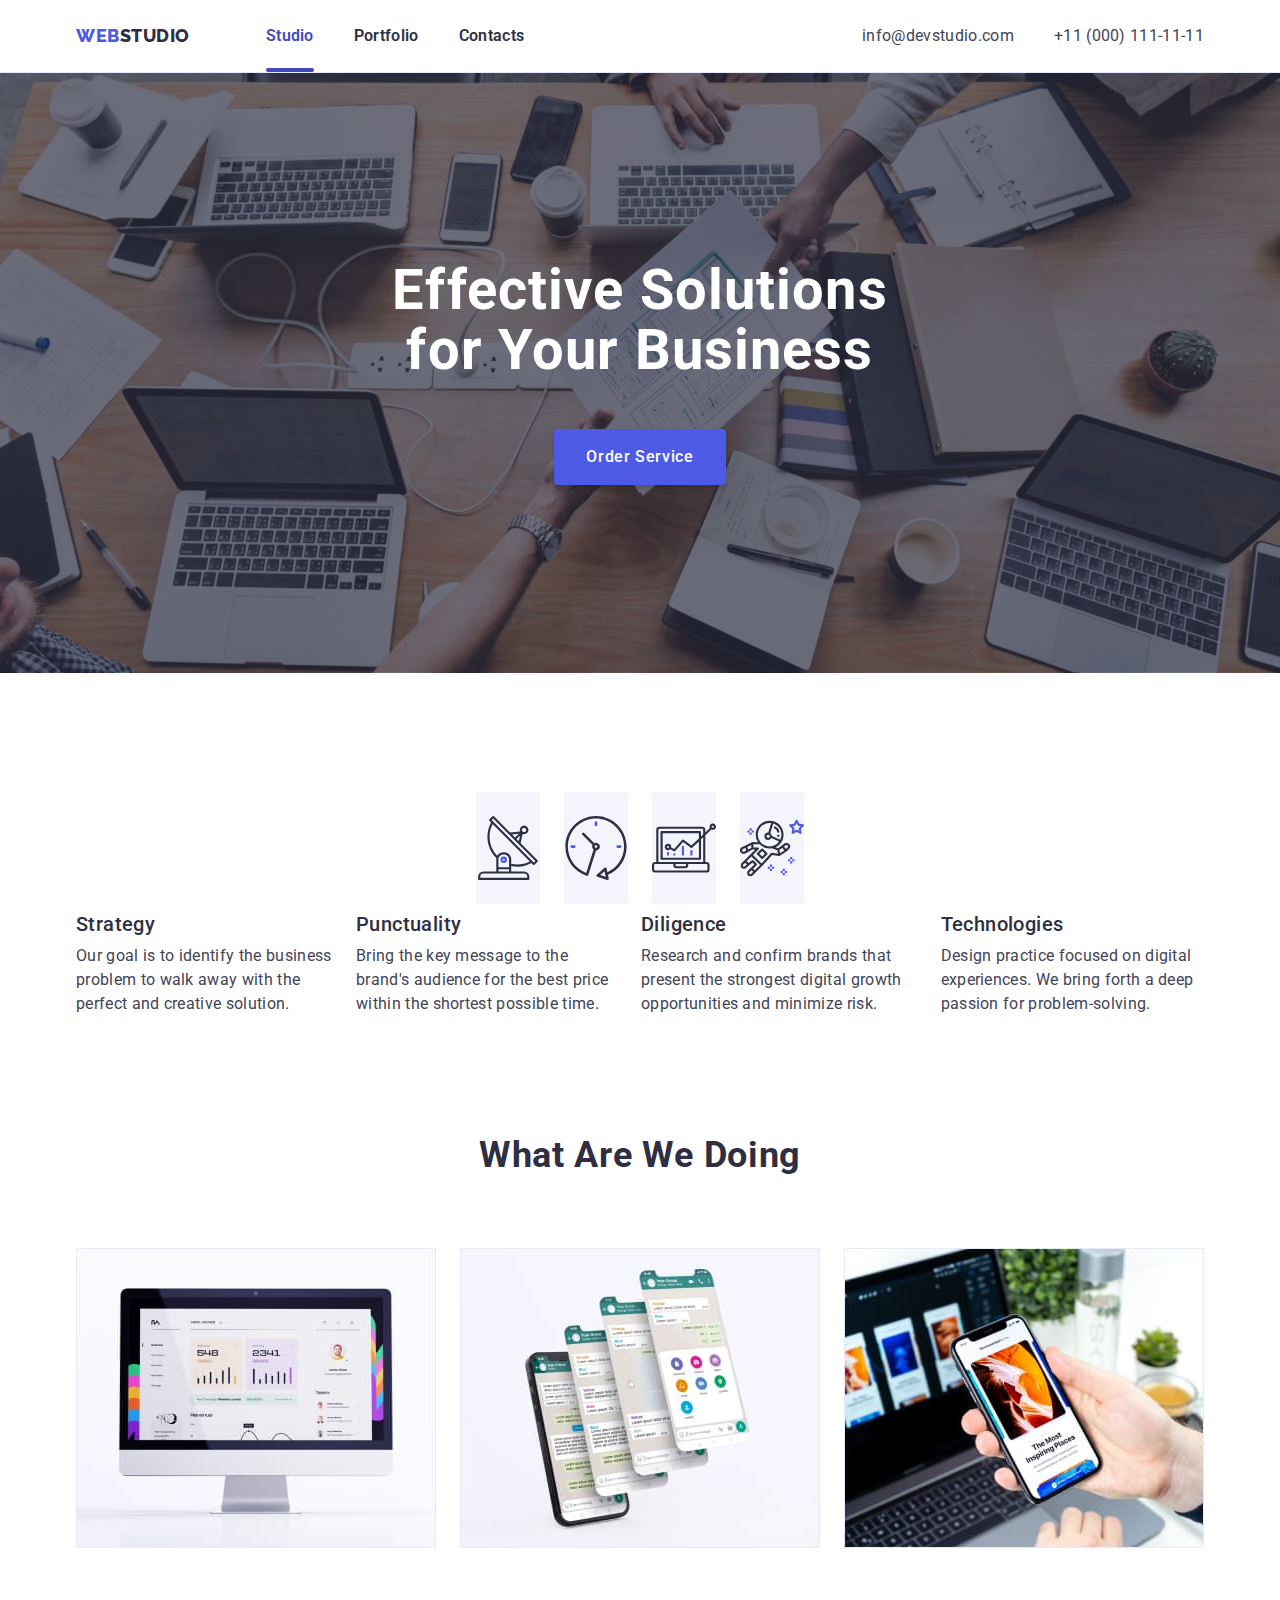
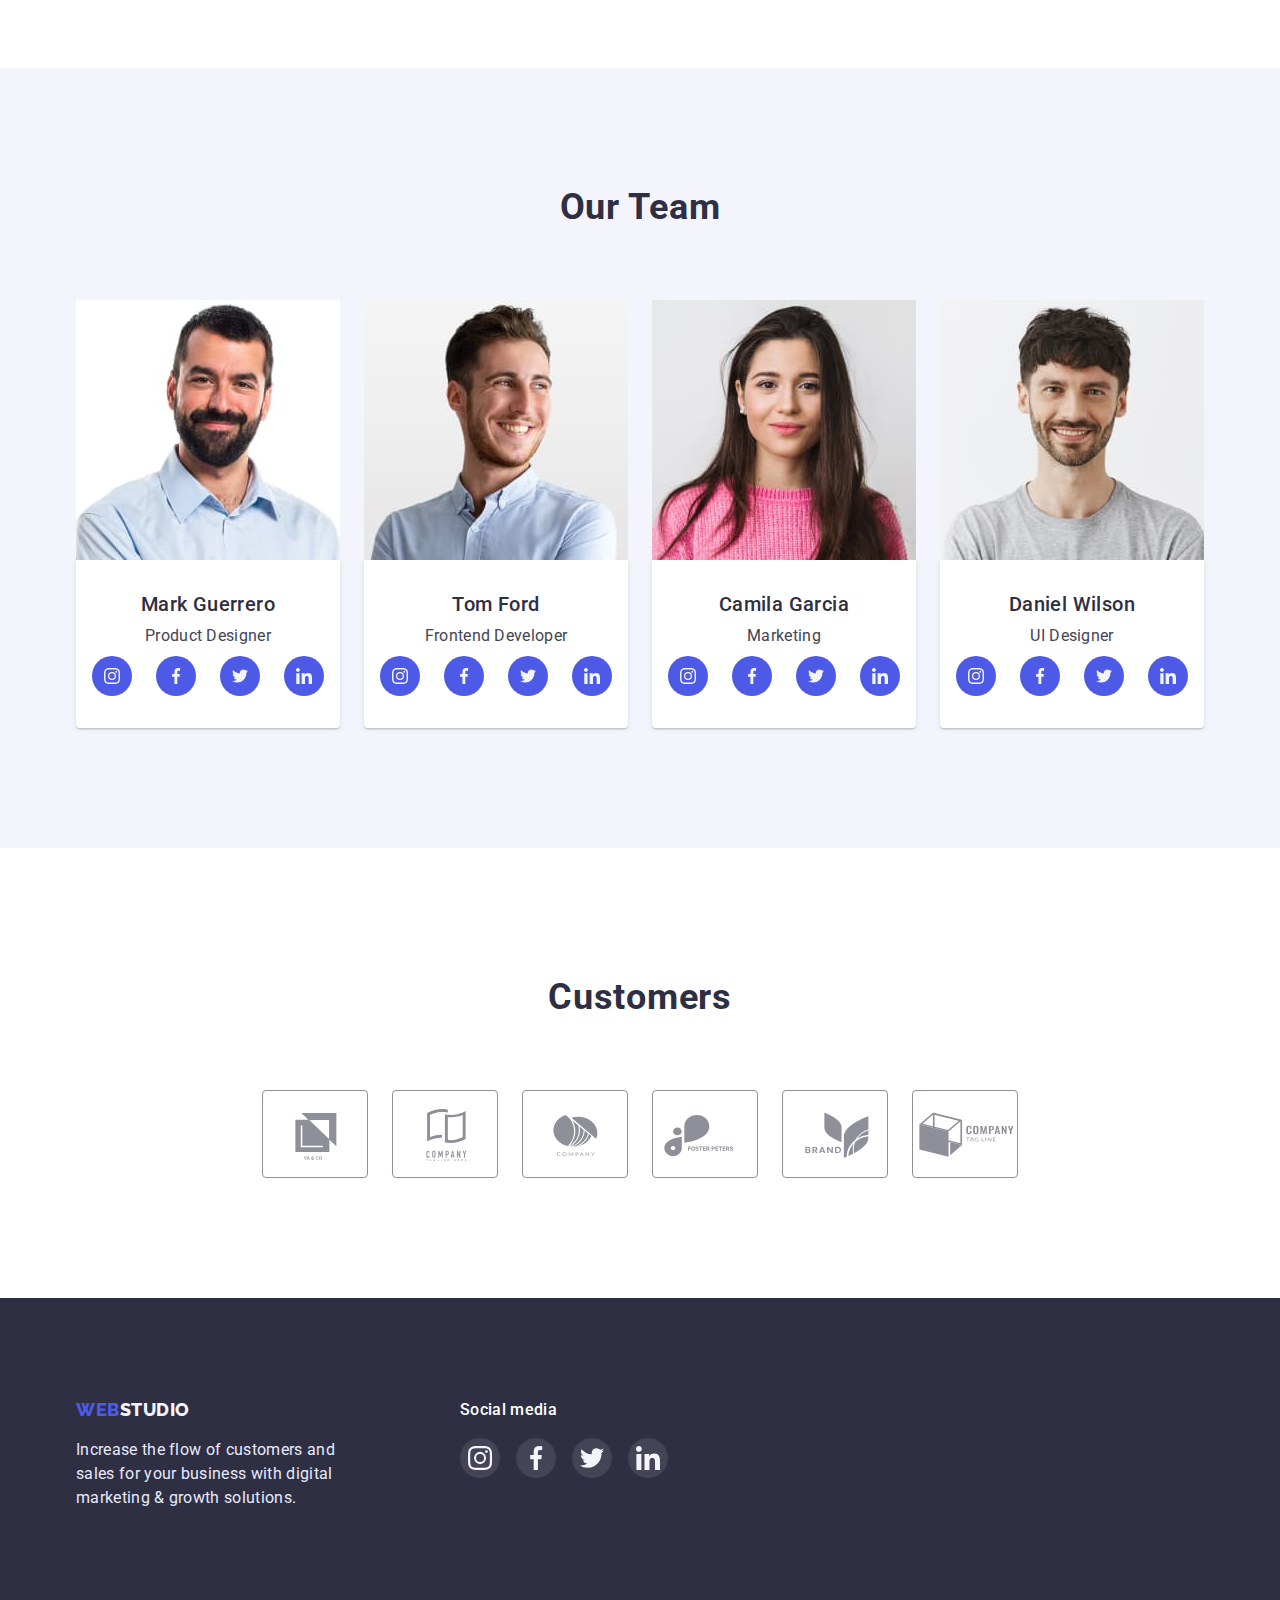
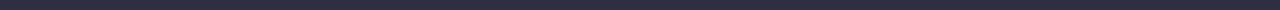
==== index.html @ 30f08800 "goit-markup-hw-05.html" ====
<!DOCTYPE html>
<html lang="en">
  <head>
    <meta charset="UTF-8" />
    <meta http-equiv="X-UA-Compatible" content="IE=edge" />
    <meta name="viewport" content="width=device-width, initial-scale=1.0" />
    <title>Document</title>
    <link rel="preconnect" href="https://fonts.googleapis.com" />
    <link rel="preconnect" href="https://fonts.gstatic.com" crossorigin />
    <link
      href="https://fonts.googleapis.com/css2?family=Raleway:wght@800&family=Roboto:wght@400;500;700;900&display=swap"
      rel="stylesheet"
    />
    <link
      rel="stylesheet"
      href="https://cdnjs.cloudflare.com/ajax/libs/modern-normalize/1.1.0/modern-normalize.min.css"
    />
    <link rel="stylesheet" href="./css/styles.css" />
  </head>

  <body>
    <header class="header">
      <div class="container">
        <nav class="navigation">
          <!--logotype-->
          <a href="./index.html" class="logo logo-gap"
            >Web<span class="logo-first">Studio</span></a
          >
          <ul class="navigation-list list">
            <li class="nav-item">
              <a href="./index.html" class="studio-link current">Studio</a>
            </li>
            <li class="nav-item">
              <a href="./portfolio.html" class="portfolio-link">Portfolio</a>
            </li>
            <li class="nav-item">
              <a href="" class="contacts-link">Contacts</a>
            </li>
          </ul>
        </nav>

        <!--Contacts-->
        <ul class="contacts list">
          <li>
            <a href="mailto:info@devstudio.com" class="contacts-mail"
              >info@devstudio.com</a
            >
          </li>
          <li>
            <a href="tel:+110001111111" class="contacts-tel"
              >+11 (000) 111-11-11</a
            >
          </li>
        </ul>
      </div>
    </header>

    <main>
      <section class="hero section">
        <div class="container">
          <h1 class="hero-title">Effective Solutions for Your Business</h1>
          <button type="button" class="hero-btn" data-modal-open>
            Order Service
          </button>
        </div>
      </section>

      <!--mision-->
      <section class="mision section">
        <div class="container">
          <h2 class="visually-hidden">About company</h2>
          <ul class="picture-list list">
            <li class="picture-item">
              <svg class="picture-icon" width="64" height="64">
                <use href="./images/icons.svg#icon-antenna"></use>
              </svg>
            </li>
            <li class="picture-item">
              <svg class="picture-icon" width="64" height="64">
                <use href="./images/icons.svg#icon-clock"></use>
              </svg>
            </li>
            <li class="picture-item">
              <svg class="picture-icon" width="64" height="64">
                <use href="./images/icons.svg#icon-diagram"></use>
              </svg>
            </li>
            <li class="picture-item">
              <svg class="picture-icon" width="64" height="64">
                <use href="./images/icons.svg#icon-astronaut"></use>
              </svg>
            </li>
          </ul>

          <ul class="mision-list list">
            <li class="mision-item">
              <h3 class="title">Strategy</h3>
              <p class="text">
                Our goal is to identify the business problem to walk away with
                the perfect and creative solution.
              </p>
            </li>

            <li class="mision-item">
              <h3 class="title">Punctuality</h3>
              <p class="text">
                Bring the key message to the brand's audience for the best price
                within the shortest possible time.
              </p>
            </li>

            <li class="mision-item">
              <h3 class="title">Diligence</h3>
              <p class="text">
                Research and confirm brands that present the strongest digital
                growth opportunities and minimize risk.
              </p>
            </li>

            <li class="mision-item">
              <h3 class="title">Technologies</h3>
              <p class="text">
                Design practice focused on digital experiences. We bring forth a
                deep passion for problem-solving.
              </p>
            </li>
          </ul>
        </div>
      </section>

      <!--What are we doing-->
      <section class="section-doing section">
        <div class="container">
          <h2 class="first-title">What are we doing</h2>
          <ul class="image list">
            <li class="image-item">
              <img
                src="./images/studio-img1.jpg"
                alt="monitor"
                width="360"
                height="300"
              />
            </li>
            <li class="image-item">
              <img
                src="./images/studio-img2.jpg"
                alt="layering of the phone screen"
                width="360"
                height="300"
              />
            </li>
            <li class="image-item">
              <img
                src="./images/studio-img3.jpg"
                alt="phone and laptop"
                width="360"
                height="300"
              />
            </li>
          </ul>
        </div>
      </section>

      <!--Team-->
      <section class="team section">
        <div class="container">
          <h2 class="first-title">Our Team</h2>
          <ul class="team-items list">
            <li class="team-list">
              <img
                src="./images/studio-img4.jpg"
                alt="man with laptop resenting something"
                width="264"
                height="260"
              />

              <div class="team-card">
                <h3 class="title">Mark Guerrero</h3>
                <p class="text">Product Designer</p>

                <ul class="soc-list list">
                  <li class="soc-item">
                    <a href="" class="soc-link link">
                      <svg class="soc-icon" width="16" height="16">
                        <use href="./images/icons.svg#icon-instagram"></use>
                      </svg>
                    </a>
                  </li>
                  <li class="soc-item">
                    <a href="" class="soc-link link">
                      <svg class="soc-icon" width="16" height="16">
                        <use href="./images/icons.svg#icon-facebook"></use>
                      </svg>
                    </a>
                  </li>
                  <li class="soc-item">
                    <a href="" class="soc-link link">
                      <svg class="soc-icon" width="16" height="16">
                        <use href="./images/icons.svg#icon-twitter"></use>
                      </svg>
                    </a>
                  </li>
                  <li class="soc-item">
                    <a href="" class="soc-link link">
                      <svg class="soc-icon" width="16" height="16">
                        <use href="./images/icons.svg#icon-linkedin"></use>
                      </svg>
                    </a>
                  </li>
                </ul>
              </div>
            </li>
            <li class="team-list">
              <img
                src="./images/studio-img5.jpg"
                alt="young smiling man"
                width="264"
                height="260"
              />
              <div class="team-card">
                <h3 class="title">Tom Ford</h3>
                <p class="text">Frontend Developer</p>

                <ul class="soc-list list">
                  <li class="soc-item">
                    <a href="" class="soc-link link">
                      <svg class="soc-icon" width="16" height="16">
                        <use href="./images/icons.svg#icon-instagram"></use>
                      </svg>
                    </a>
                  </li>
                  <li class="soc-item">
                    <a href="" class="soc-link link">
                      <svg class="soc-icon" width="16" height="16">
                        <use href="./images/icons.svg#icon-facebook"></use>
                      </svg>
                    </a>
                  </li>
                  <li class="soc-item">
                    <a href="" class="soc-link link">
                      <svg class="soc-icon" width="16" height="16">
                        <use href="./images/icons.svg#icon-twitter"></use>
                      </svg>
                    </a>
                  </li>
                  <li class="soc-item">
                    <a href="" class="soc-link link">
                      <svg class="soc-icon" width="16" height="16">
                        <use href="./images/icons.svg#icon-linkedin"></use>
                      </svg>
                    </a>
                  </li>
                </ul>
              </div>
            </li>

            <li class="team-list">
              <img
                src="./images/studio-img6.jpg"
                alt="young beautiful woman pink warm sweater natural look smiling portrait isolated long hair"
                width="264"
                height="260"
              />
              <div class="team-card">
                <h3 class="title">Camila Garcia</h3>
                <p class="text">Marketing</p>

                <ul class="soc-list list">
                  <li class="soc-item">
                    <a href="" class="soc-link link">
                      <svg class="soc-icon" width="16" height="16">
                        <use href="./images/icons.svg#icon-instagram"></use>
                      </svg>
                    </a>
                  </li>
                  <li class="soc-item">
                    <a href="" class="soc-link link">
                      <svg class="soc-icon" width="16" height="16">
                        <use href="./images/icons.svg#icon-facebook"></use>
                      </svg>
                    </a>
                  </li>
                  <li class="soc-item">
                    <a href="" class="soc-link link">
                      <svg class="soc-icon" width="16" height="16">
                        <use href="./images/icons.svg#icon-twitter"></use>
                      </svg>
                    </a>
                  </li>
                  <li class="soc-item">
                    <a href="" class="soc-link link">
                      <svg class="soc-icon" width="16" height="16">
                        <use href="./images/icons.svg#icon-linkedin"></use>
                      </svg>
                    </a>
                  </li>
                </ul>
              </div>
            </li>

            <li class="team-list">
              <img
                src="./images/studio-img7.jpg"
                alt="confident handsome guy posing against white wall"
                width="264"
                height="260"
              />
              <div class="team-card">
                <h3 class="title">Daniel Wilson</h3>
                <p class="text">UI Designer</p>

                <ul class="soc-list list">
                  <li class="soc-item">
                    <a href="" class="soc-link link">
                      <svg class="soc-icon" width="16" height="16">
                        <use href="./images/icons.svg#icon-instagram"></use>
                      </svg>
                    </a>
                  </li>
                  <li class="soc-item">
                    <a href="" class="soc-link link">
                      <svg class="soc-icon" width="16" height="16">
                        <use href="./images/icons.svg#icon-facebook"></use>
                      </svg>
                    </a>
                  </li>
                  <li class="soc-item">
                    <a href="" class="soc-link link">
                      <svg class="soc-icon" width="16" height="16">
                        <use href="./images/icons.svg#icon-twitter"></use>
                      </svg>
                    </a>
                  </li>
                  <li class="soc-item">
                    <a href="" class="soc-link link">
                      <svg class="soc-icon" width="16" height="16">
                        <use href="./images/icons.svg#icon-linkedin"></use>
                      </svg>
                    </a>
                  </li>
                </ul>
              </div>
            </li>
          </ul>
        </div>
      </section>

      <section class="customers section">
        <div class="container">
          <h2 class="first-title">Customers</h2>

          <ul class="customers-list list">
            <li class="customers-item">
              <a href="" class="customers-link">
                <svg class="customer-icon" width="104" height="56">
                  <use href="./images/icons.svg#icon-Logo1"></use>
                </svg>
              </a>
            </li>
            <li class="customers-item">
              <a href="" class="customers-link">
                <svg class="customer-icon" width="104" height="56">
                  <use href="./images/icons.svg#icon-Logo2"></use>
                </svg>
              </a>
            </li>
            <li class="customers-item">
              <a href="" class="customers-link">
                <svg class="customer-icon" width="104" height="56">
                  <use href="./images/icons.svg#icon-Logo3"></use>
                </svg>
              </a>
            </li>
            <li class="customers-item">
              <a href="" class="customers-link">
                <svg class="customer-icon" width="104" height="56">
                  <use href="./images/icons.svg#icon-Logo4"></use>
                </svg>
              </a>
            </li>
            <li class="customers-item">
              <a href="" class="customers-link">
                <svg class="customer-icon" width="104" height="56">
                  <use href="./images/icons.svg#icon-Logo5"></use>
                </svg>
              </a>
            </li>
            <li class="customers-item">
              <a href="" class="customers-link">
                <svg class="customer-icon" width="104" height="56">
                  <use href="./images/icons.svg#icon-Logo6"></use>
                </svg>
              </a>
            </li>
          </ul>
        </div>
      </section>
    </main>

    <footer>
      <section class="footer section">
        <div class="container">
          <div class="footer-box">
            <a href="./index.html" class="logo"
              >Web<span class="footer-logo">Studio</span></a
            >
            <p class="footer-text">
              Increase the flow of customers and sales for your business with
              digital marketing & growth solutions.
            </p>
          </div>
          <div class="footer-soc-media">
            <h3 class="title">Social media</h3>

            <ul class="footer-soc-list list">
              <li class="footer-soc-item">
                <a href="" class="footer-soc-link link">
                  <svg class="footer-soc-icon" width="24" height="24">
                    <use href="./images/icons.svg#icon-instagram"></use>
                  </svg>
                </a>
              </li>

              <li class="footer-soc-item">
                <a href="" class="footer-soc-link link">
                  <svg class="footer-soc-icon" width="24" height="24">
                    <use href="./images/icons.svg#icon-facebook"></use>
                  </svg>
                </a>
              </li>

              <li class="footer-soc-item">
                <a href="" class="footer-soc-link link">
                  <svg class="footer-soc-icon" width="24" height="24">
                    <use href="./images/icons.svg#icon-twitter"></use>
                  </svg>
                </a>
              </li>

              <li class="footer-soc-item">
                <a href="" class="footer-soc-link link">
                  <svg class="footer-soc-icon" width="24" height="24">
                    <use href="./images/icons.svg#icon-linkedin"></use>
                  </svg>
                </a>
              </li>
            </ul>
          </div>
        </div>
      </section>
    </footer>

    <div class="backdrop is-hidden" data-modal>
      <div class="modal">
        <button type="button" class="modal-close-btn" data-modal-close>
          <svg class="close-btn-icon" width="8" height="8">
            <use href="./images/icons.svg#icon-close-black"></use>
          </svg>
        </button>
      </div>
    </div>
    <script src="./js/modal.js"></script>
  </body>
</html>
---- css/styles.css ----
/*Змінні*/
:root {
    --body-text-color: #434455;
    --titele-color: #2E2F42;
    --background-footer-color: #2E2F42;
    --primary-brand-color: #4D5AE5;
    --white-title-color: #FFFFFF;
    --background-block-color: #E5E5E5;
    --accent-color: #E7E9FC;
    --background-button-color:  #F4F4FD;
    --button-active-color: #404BBF;
    --customers-color: #8E8F99;
    --footer-hover-link: #31D0AA;
    --bg-modal-color: #FCFCFC;
    --gap-right-gallery: 24px;
    --gap-top-gallery: 48px;
    --bg-gradient: linear-gradient(rgba(46, 47, 66, 0.7), rgba(46, 47, 66, 0.7));
    --bg-footer-item: rgba(255, 255, 255, 0.1);
    --timing-function: cubic-bezier(0.4, 0, 0.2, 1);
    --transition-duration: 250ms;
}

html {
    box-sizing: border-box;
}
*,
*::before,
*::after {
    box-sizing: inherit;
}


p,
h1,
h2,
h3 {
    margin: 0;
    padding: 0;
}

ul {
    margin: 0;
    padding: 0;
    

}

img {
    display: block;
    max-width: 100%;
    height: auto;
}

body {

    margin: 0;
    font-family: 'Roboto', sans-serif;
    font-size: 16px;
    color: var(--body-text-color);

}

.container {
    width: 1158px;
    padding-left: 15px;
    padding-right: 15px;
    margin: 0 auto;
    
}
.section {
    padding-top: 120px;
    padding-bottom: 120px;
}

.list {
    list-style: none;
}

.header {
    background-color: var(--white-title-color);
    border-bottom: 1px solid var(--accent-color);

}
.header>.container {
    display: flex;
    align-items: center ;
}

.navigation {
    display: flex;
    align-items: center ;
    margin-right: auto;
}


.logo {
    display: flex;
    font-family: 'Raleway', sans-serif;
    font-style: normal;
    font-weight: 800;
    font-size: 18px;
    line-height: 1.33;
    align-items: center;
    letter-spacing: 0.03em;
    text-transform: uppercase;
    color: var(--primary-brand-color);
    text-decoration: none;
    
    
}
.logo-gap {
    display: block;
    padding-top: 24px;
    padding-bottom: 24px;
    margin-right: 76px;
}

.logo .logo-first{
    color: var(--titele-color);
    
}

.navigation-list,
.contacts {
    display: flex;
    
}

.navigation-list .nav-item:not(:last-child) {
    margin-right: 40px;
}


.studio-link,
.portfolio-link,
.contacts-link   {
    display: block;

    position: relative;

    padding-top: 24px;
    padding-bottom: 24px;

    font-weight: 600;
    line-height: 1.5;
    letter-spacing: 0.02em;
    text-decoration: none;
    color: var(--titele-color);

    transition: color var(--transition-duration) var(--timing-function);
}

    


.studio-link:hover,
.studio-link:focus,
.portfolio-link:hover,
.portfolio-link:focus, 
.contacts-link:hover,
.contacts-link:focus {
    color: var(--button-active-color);
    
    
}
.studio-link:active,
.portfolio-link:active,
.contacts-link:active   {
    color: var(--button-active-color);
    
}
.navigation-list .studio-link.current,
.navigation-list .portfolio-link.current,
.navigation-list .contacts-link.current {
    color: var(--button-active-color);
}


.studio-link.current::after,
.portfolio-link.current::after,
.contacts-link.current::after {
    content:"";

    display: block;

    position: absolute;
    top: left 0;
    bottom: 0;

    width: 100%;
    height: 4px;
    border-radius: 2px;
    background-color: var(--button-active-color);

}


.contacts-mail {
    margin-right: 40px; 
}
.contacts-tel{
    text-transform: uppercase;
}

.contacts-mail,
.contacts-tel{
    display: block;

    padding-top: 24px;
    padding-bottom: 24px;

    line-height: 1.5;
    letter-spacing: 0.02em;
    text-decoration: none;
    color: var(--body-text-color);

    transition: color var(--transition-duration) var(--timing-function);
}

.contacts-mail:hover,
.contacts-mail:focus,
.contacts-tel:hover,
.contacts-tel:focus {
    color: var(--button-active-color);
}
.contacts-mail:active,
.contacts-tel:active {
    color: var(--button-active-color);
}

/* -----------hero------------ */


.hero.section{
    padding-top: 188px;
    padding-bottom: 188px;
    
    text-align: center;
    background-color: var(--background-footer-color);
   
    max-width: 1440px;
    margin: 0 auto;
    background-image: var(--bg-gradient), url(../images/people-office.jpg);
    background-repeat: no-repeat;
    background-position: center;
    background-size: cover
}


.hero-title {
    
    width: 496px;
    margin: 0 auto 48px;

    font-weight: 700;
    font-size: 56px;
    line-height: 1.07;
    letter-spacing: 0.02em;
    text-align: center;
    color: var(--white-title-color);
    

}
.hero-btn {
    display: inline-block   ;
    min-width: 169px;
    min-height: 56px;
    padding: 16px 32px;   

    font-family: inherit;
    font-size: inherit;
    font-weight: 500;
    line-height: 1.19;
    align-items: center;
    letter-spacing: 0.04em;

    cursor: pointer;
    color: var(--white-title-color);
    background-color: var(--primary-brand-color);
    border: 0;
    box-shadow: 0px 4px 4px rgba(0, 0, 0, 0.15);
    border-radius: 4px;
    
    transition: background-color var(--transition-duration) var(--timing-function), box-shadow 250ms var(--timing-function);
}
.hero-btn:hover,
.hero-btn:focus {
    background-color: var(--button-active-color);
    box-shadow: 0px 4px 4px rgba(0, 0, 0, 0.15);

}
.hero-btn:active {
    background-color: var(--button-active-color:);
    box-shadow: 0px 4px 4px rgba(0, 0, 0, 0.15);
}

/* ------------about compan------------- */

.picture-list {
    display: flex;
    justify-content: center;
    align-items: center;
    gap: var(--gap-right-gallery);
}

.picture-item {
    width: calc((100%-72px)/4);
    padding-top: 24px;
    padding-bottom: 24px;
    margin-bottom: 8px;
    background-color: var(--background-button-color);
    display: flex;
    justify-content: center;

}


.mision-list{
    display: flex;
    gap: var(--gap-right-gallery);
}
.mision-item {
    width: calc((100%-72px)/4);
}

.mision-item .title {
    margin-bottom: 8px;
}

.visually-hidden {
    
    width: 1px;
    height: 1px;
    margin: -1px;
    border: 0;
    padding: 0;
    white-space: nowrap;
    clip-path: inset(100%);
    clip: rect(0 0 0 0);
    overflow: hidden;
  }

.title {
    font-weight: 500;
    font-size: 20px;
    line-height: 1.2;
    letter-spacing: 0.02em;
    color: var(--titele-color);
}
.text {
    line-height: 1.5;
    letter-spacing: 0.02em;
}

.section-doing.section {
    padding-top: 0;

}


.first-title {
    font-weight: 700;
    font-size: 36px;
    line-height: 1.11;
    text-align: center;
    letter-spacing: 0.02em;
    text-transform: capitalize;
    color: var(--titele-color); 

}
.first-title {
    margin-bottom: 72px;
}
.image {
    display: flex;
    flex-wrap: wrap;
    gap: var(--gap-right-gallery);

}

.image-item {
    max-width: calc((100%-48px)/3);
}

.team {
    background-color: var(--background-button-color);
}
.team-items {
    display: flex;
    flex-wrap: wrap;
    gap: var(--gap-right-gallery);
}

.team-list {
    max-width: calc((100%-72px)/4);

}



.team-card {
    
    padding-top: 32px;
    padding-right: 16px;
    padding-bottom: 32px;
    padding-left: 16px;
    background-color: var(--white-title-color);
    box-shadow: 0px 1px 6px rgba(46, 47, 66, 0.08), 0px 1px 1px rgba(46, 47, 66, 0.16), 0px 2px 1px rgba(46, 47, 66, 0.08);
    border-radius: 0px 0px 4px 4px;
}
.team-list .title {
    margin-bottom: 8px;
    text-align: center;
}
.team-list .text {
    text-align: center;
    margin-bottom: 8px;
    
}

.soc-list{
    display: flex;
    justify-content: center;
    gap: 24px;
}

.soc-item {
    width: 40px;
    height: 40px;

}

.soc-link {
    width: 100%;
    height: 100%;
    background-color: var(--primary-brand-color);
    border-radius: 50%;
    display: flex;
    justify-content: center;
    align-items: center;

    transition: background-color var(--transition-duration) var(--timing-function);

}

.soc-icon {
    fill: var(--background-button-color);
}

.soc-link:hover,
.soc-link:focus {
    background-color: var(--button-active-color);
}

/* ---------------CUSTOMER-------------- */

.customers.section {
    padding-top: 130px;
}

.customers-list {
    display: flex;
    justify-content: center;
    gap: 24px;
}

.customers-item {
    width: calc((100%-120px)/6);
    
    min-height: 88px;
    
}

.customers-link {
    width: 100%;
    height: 100%;
    border: 1px solid var(--customers-color);
    border-radius: 4px;
    background-color: transparent;
    display: flex;
    justify-content: center;
    align-items: center;

    transition: border-color var(--transition-duration) var(--timing-function);
    
}
.customer-icon {
    fill: var(--customers-color);

    transition: fill var(--transition-duration) var(--timing-function);
}

.customers-link:hover,
.customers-link:focus {
    border-color: var(--button-active-color);
    
}

.customers-link:hover .customer-icon,
.customers-link:focus .customer-icon {
    fill:var(--button-active-color);
}

/* --------------FOOTER--------------- */

.footer.section {
    background-color: var(--background-footer-color);
    padding-top: 100px;
    padding-bottom: 100px;
}

.footer-box {
    margin-right: 120px;
}
.footer>.container {
    display: flex;
}

.footer-logo {
    color: var(--background-button-color);
    
}

.footer .logo {
    margin-bottom: 16px;
}
.footer-text {
    max-width: 264px;
    
    line-height: 1.5;
    letter-spacing: 0.02em;
    color: var(--accent-color)
}


.footer-soc-media>.title {
    margin-bottom: 16px;
    font-size: 16px;
    line-height: 1.5;
    color: var(--white-title-color);

}

.footer-soc-list {
    display: flex;
    justify-content: center;
    align-items: center;
    gap:16px;

}

.footer-soc-item {
    width: 40px;
    height: 40px;
    

}

.footer-soc-link {
    width: 100%;
    height: 100%;
    background-color: var(--bg-footer-item);
    border-radius: 50%;
    display: flex;
    justify-content: center;
    align-items: center;

    transition: background-color var(--transition-duration) var(--timing-function);
}

.footer-soc-link:hover,
.footer-soc-link:focus {
    background-color: var(--footer-hover-link);
}

.footer-soc-icon {
    fill: var(--background-button-color)

}

/* ----------------PORTFOLIO-------------- */

.portfolio.section {
    padding-top: 96px;
}
.button {
    display: flex;
    justify-content:center;
    margin-bottom: 72px;
    
}

.button .portfolio-list:not(:last-child) {
    margin-right: var(--gap-right-gallery);
}



.portfolio-btn {
    display: block;
    margin: 0 auto;
    padding: 12px 24px;

    font-family: inherit;
    font-size: inherit;
    font-weight: 500;
    line-height: 1.5;
    align-items: center;
    text-align: center;
    letter-spacing: 0.04em;
    cursor: pointer;
    color: var(--primary-brand-color);
    background-color: var(--background-button-color);
    border: 1px solid var(--accent-color);
    border-radius: 4px;

    transition: color var(--transition-duration) var(--timing-function), background-color 250ms var(--timing-function), box-shadow 250ms var(--timing-function);
}
.portfolio-btn:hover,
.portfolio-btn:focus {
    color: var(--white-title-color);
    background-color: var(--button-active-color);
    box-shadow: 0px 4px 4px rgba(0, 0, 0, 0.15);

}
.portfolio-btn:active {
    color: var(--white-title-color);
    background-color: var(--button-active-color);
    box-shadow: 0px 4px 4px rgba(0, 0, 0, 0.15);
}



.link {
    text-decoration: none;

}

.gallery {

    display: flex;
    flex-wrap: wrap;
    column-gap: var(--gap-right-gallery);
    row-gap: var(--gap-top-gallery);

}


.gallery  .gallery-list {
    background-color: var(--white-title-color);
    flex-basis: calc((100% - 48px) / 3);
    border: 1px solid var(--accent-color);
    border-top: none;
    box-shadow: 0px 1px 6px rgba(46, 47, 66, 0.08);

    

}

.gallery-list:hover .gallery-card,
.gallery-list:focus .gallery-card{
    
    box-shadow: 0px 1px 6px rgba(46, 47, 66, 0.08), 0px 1px 1px rgba(46, 47, 66, 0.16), 0px 2px 1px rgba(46, 47, 66, 0.08);
}


.gallery-card {

    padding-top: 32px ;
    padding-bottom: 32px;
    padding-left: 16px;

    transition: box-shadow var(--transition-duration) var(--timing-function);
    
}
.gallery-card >.title {
    margin-bottom: 8px;
}

.gallery-list .text {
    color: var(--body-text-color);
}

.overlay {
    position: relative;
    overflow: hidden;
    
}

.overlay-card {
    position: absolute;
    width: 100%;
    height: 100%;
    top: 0;
    left:0;
    background-color: var(--primary-brand-color);
    
    transform: translateY(100%);
    transition: transform var(--transition-duration) var(--timing-function);

}

.gallery-link:hover .overlay-card,
.gallery-link:focus .overlay-card {
    transform: translateY(0);
}

.overlay-text{

    position: absolute;
    padding: 40px 32px 164px 32px;
    
    font-weight: 400;
    line-height: 1.5;
    letter-spacing: 0.02em;
    color: var(--background-button-color);
}

.backdrop {
    position: fixed;
    z-index: 100;
    top: 0;
    left: 0;
    width: 100%;
    height: 100%;
    background-color: rgba(46, 47, 66, 0.4);

    transition: opacity var(--transition-duration) var(--timing-function), visibility var(--transition-duration) var(--timing-function);
}

.backdrop.is-hidden {
    opacity: 0;
    visibility: hidden;
    pointer-events: none;

}

.backdrop.is-hidden .modal {
    transform: translate(-50%, -50%) translateY(120px);
}

.modal {

    position: absolute;
    top: 50%;
    left: 50%;
    

    min-width: 408px;
    min-height: 576px;

    background: var(--bg-modal-color);
    box-shadow: 0px 1px 1px rgba(0, 0, 0, 0.14), 0px 1px 3px rgba(0, 0, 0, 0.12), 0px 2px 1px rgba(0, 0, 0, 0.2);
    border-radius: 4px;

    transform: translate(-50%, -50%) translateY(0);
    transition: transform var(--transition-duration) var(--timing-function);
}

.modal-close-btn {
    position: absolute;
    top: 24px;
    right: 24px;

    display: flex;
    align-items: center;
    justify-content: center;

    padding: 0;
    width: 24px;
    height: 24px;
    border-radius: 50%;
    cursor: pointer;

    background: var(--accent-color);
    border: 1px solid rgba(0, 0, 0, 0.1);

    transition: background-color var(--transition-duration) var(--timing-function);

}

.modal-close-btn:hover,
.modal-close-btn:focus,
.modal-close-btn:active {
    background-color: var(--button-active-color);
    
}
.close-btn-icon {
    transition: fill var(--transition-duration) var(--timing-function);

}

.modal-close-btn:hover .close-btn-icon,
.modal-close-btn:focus .close-btn-icon,
.modal-close-btn:active .close-btn-icon {
    fill: var(--white-title-color);
}
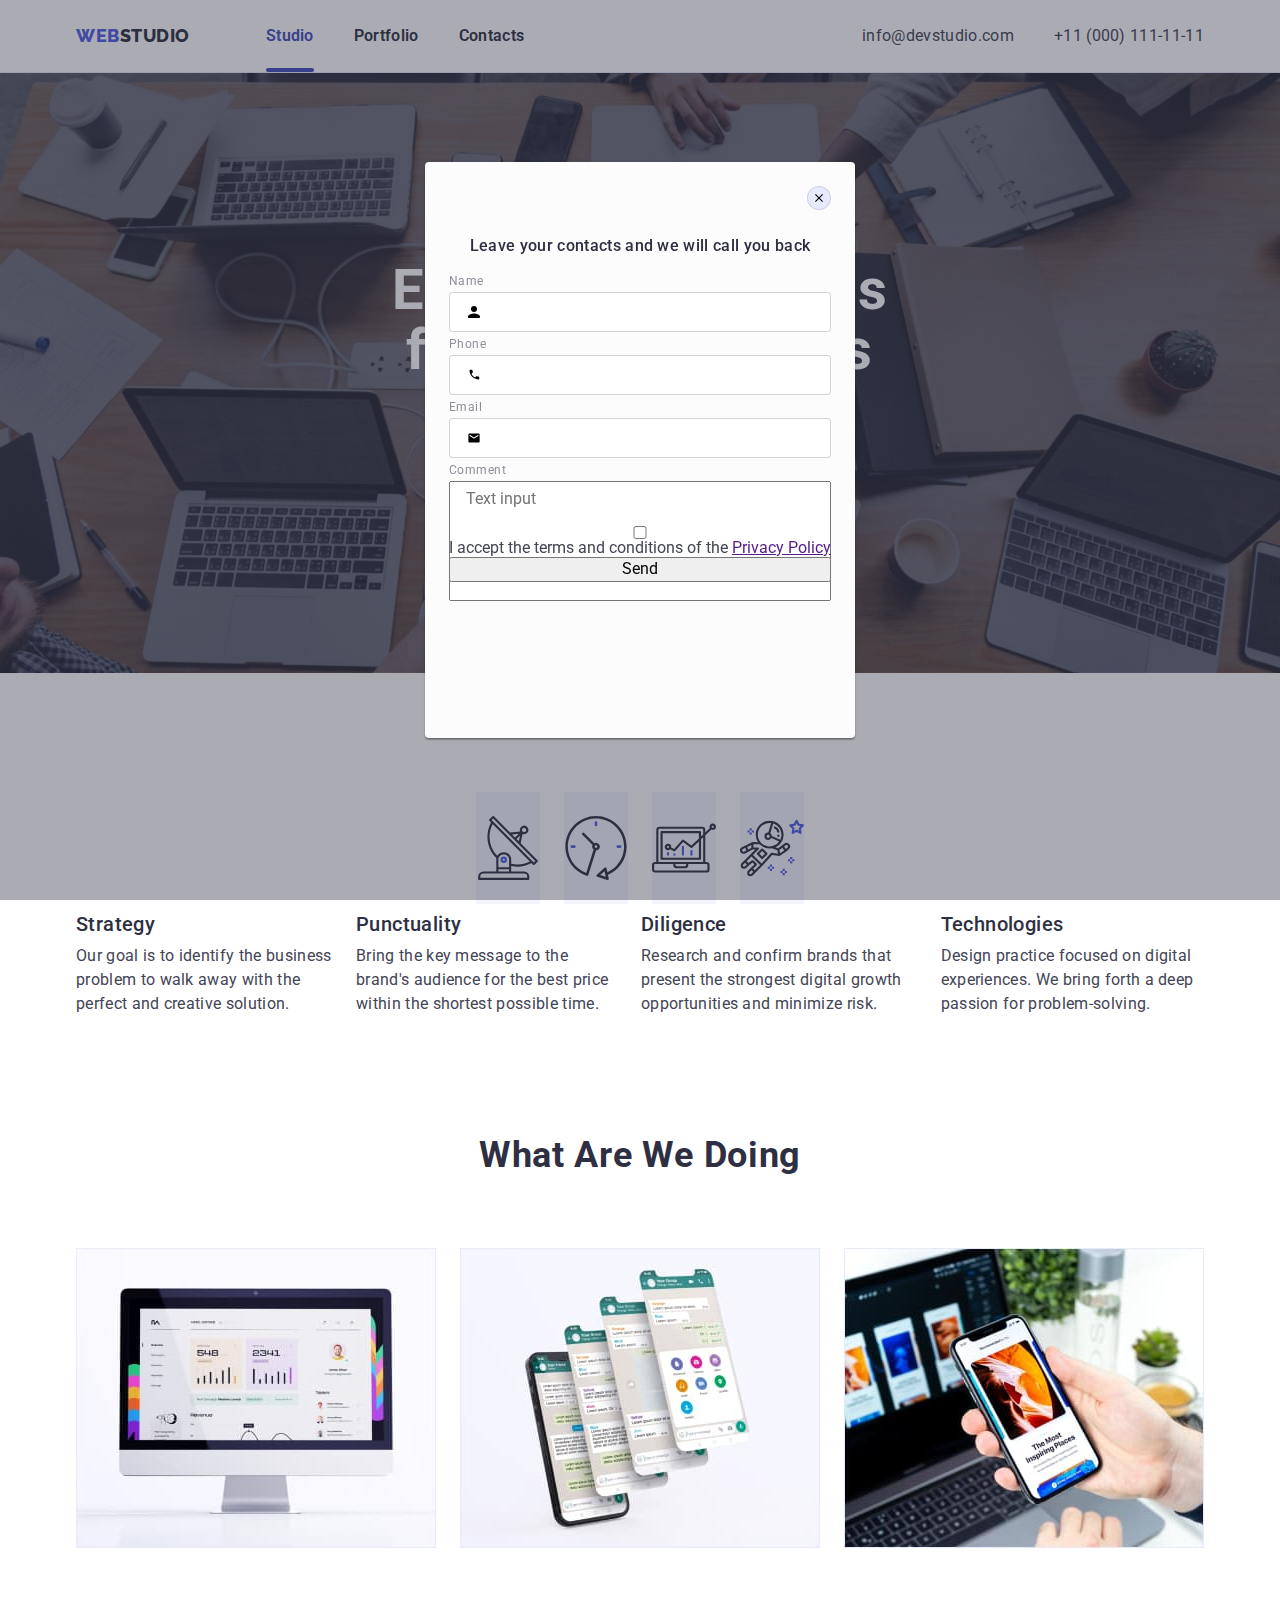
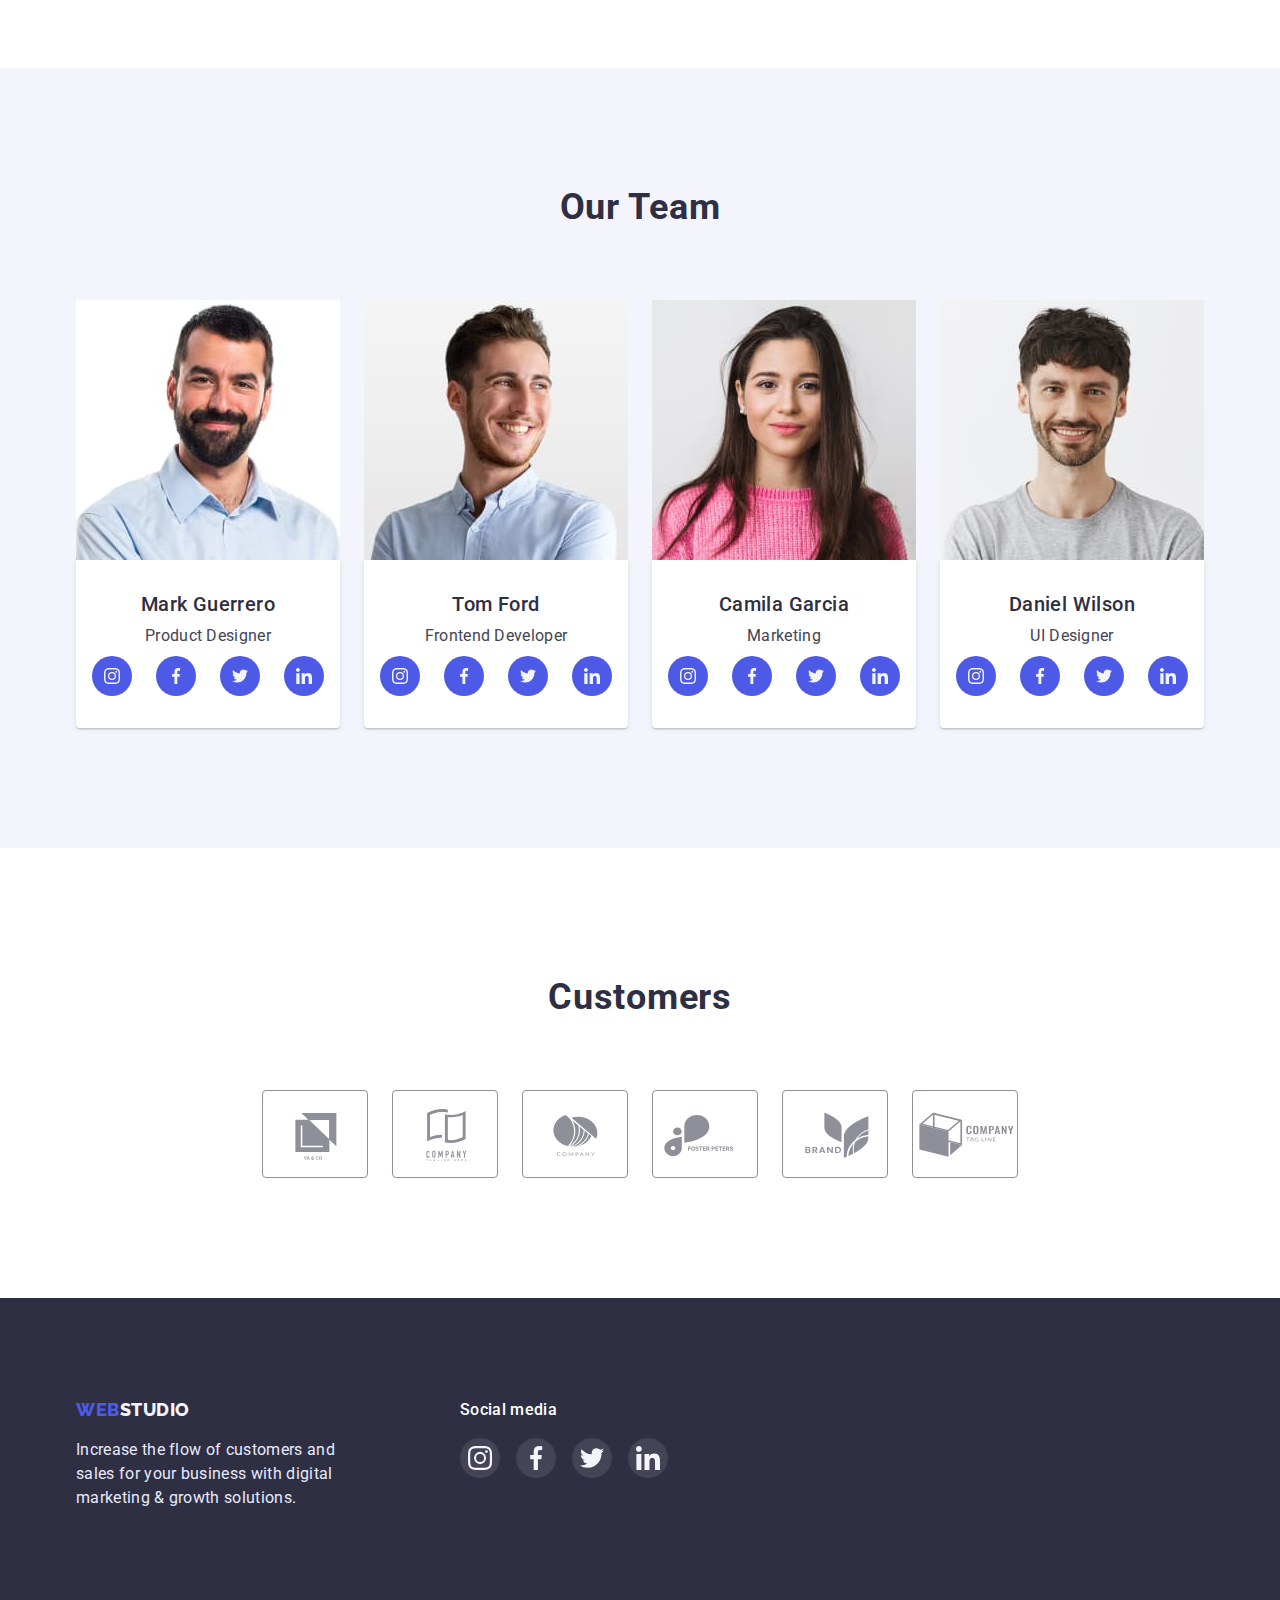
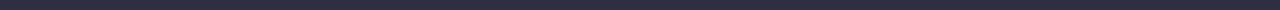
==== commit fd6389b7: "input-modal.html" ====
--- a/index.html
+++ b/index.html
@@ -450,13 +450,82 @@
       </section>
     </footer>
 
-    <div class="backdrop is-hidden" data-modal>
+    <div class="backdrop" data-modal>
       <div class="modal">
         <button type="button" class="modal-close-btn" data-modal-close>
           <svg class="close-btn-icon" width="8" height="8">
             <use href="./images/icons.svg#icon-close-black"></use>
           </svg>
         </button>
+
+        <form class="modal-form">
+          <p class="modal-text">Leave your contacts and we will call you back</p>
+          <label for="" class="form-label">
+            <span class="modal-form-desc">Name</span>
+            <span class="input-wrapper">
+              <input 
+                class="form-input"
+                type="text" 
+                name="user-name"
+                required>
+              <svg class="modal-icon" width="18" height="18">
+                <use href="./images/icons.svg#icon-person-black-18dp"></use>
+              </svg>
+            </span>
+          </label>
+
+          <label for="" class="form-label">
+            <span class="modal-form-desc">Phone</span>
+            <span class="input-wrapper">
+              <input 
+                class="form-input"
+                type="tel" 
+                name="user-phone"
+                required 
+                pattern="[0-9]{3]-[0-9]{3}-[0-9]{2}-[0-9]{2}"
+                title="xxx-xxx-xx-xx">
+              <svg class="modal-icon" width="18" height="18">
+                <use href="./images/icons.svg#icon-phone-black-18dp"></use>
+              </svg>
+
+            </span>
+          </label>
+
+          <label for="" class="form-label">
+            <span class="modal-form-desc">Email</span>
+            <span class="input-wrapper">
+              <input 
+                class="form-input"
+                type="email" 
+                required>
+              <svg class="modal-icon" width="18" height="18">
+                <use href="./images/icons.svg#icon-email-black-18dp"></use>
+              </svg>
+            </span>
+          </label>
+
+          <label for="" class="form-label">
+            <span class="modal-form-desc">Comment</span>
+            <textarea
+              class="form-message" 
+              name="user-message"
+              placeholder="Text input"
+            ></textarea>
+          </label>
+
+          <input 
+            id="user-policy" 
+            type="checkbox" 
+            name="user-policy"
+            class="modal-checkbox">
+          <label 
+            for="user-policy" 
+            class="modal-check-desc">I accept the terms and conditions of the 
+            <a href="">Privacy Policy</a>
+          </label>
+          <button type="submit" class="btn-submit">Send</button>
+
+        </form>
       </div>
     </div>
     <script src="./js/modal.js"></script>
--- a/css/styles.css
+++ b/css/styles.css
@@ -796,4 +796,77 @@
     fill: var(--white-title-color);
 }
 
-
+.modal-form {
+    display: flex;
+    flex-direction: column;
+    padding: 72px 24px 24px 24px;
+    
+}
+
+.modal-text {
+    margin-bottom: 16px;
+
+    font-weight: 500;
+    line-height: 1.5;
+    text-align: center;
+    letter-spacing: 0.02em;
+    color: var(--titele-color);
+
+}
+
+.form-label {
+    height: 55px;
+    margin-bottom: 8px;
+}
+.modal-form-desc {
+    display: block;
+    margin-bottom: 4px;
+
+    font-weight: 400;
+    font-size: 12px;
+    line-height: calc(14/12);
+    letter-spacing: 0.04em;
+    color: var(--customers-color);
+}
+
+.form-input {
+    width: 100%;
+    height: 40px;
+    padding-left: 38px;
+
+    border: 1px solid rgba(33, 33, 33, 0.2);
+    border-radius: 4px;
+}
+
+.form-input:focus {
+    outline: none;
+    border-color: var(--primary-brand-color);
+}
+
+.form-input:focus + .modal-icon {
+    fill: var(--primary-brand-color);
+}
+
+.input-wrapper {
+    position: relative;
+    display: block;
+}
+
+.modal-icon {
+    position: absolute;
+    top: 50%;
+    left: 16px;
+    transform: translateY(-50%);
+    
+    display: block;
+    background-color: transparent;
+}
+
+.form-message {
+    width: 100%;
+    height: 120px;
+    padding: 8px 16px;
+    resize: none;
+
+}
+
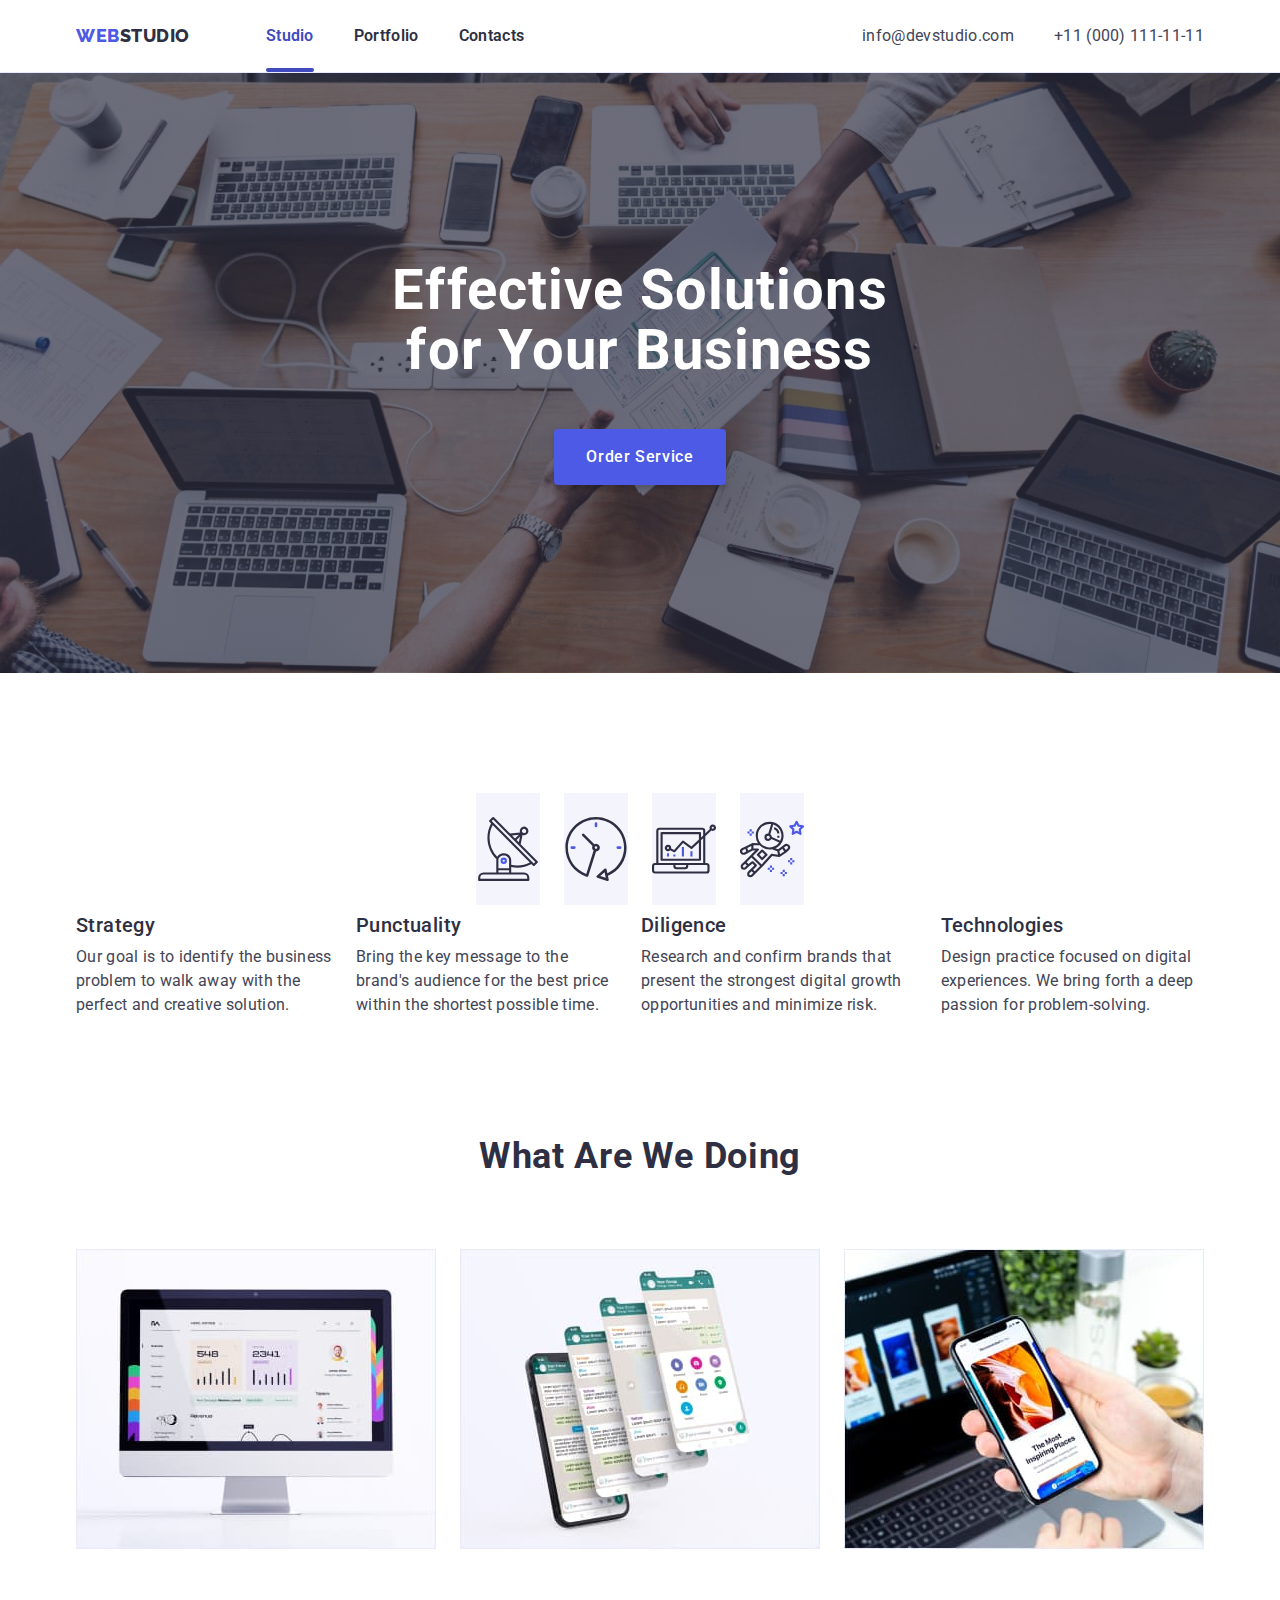
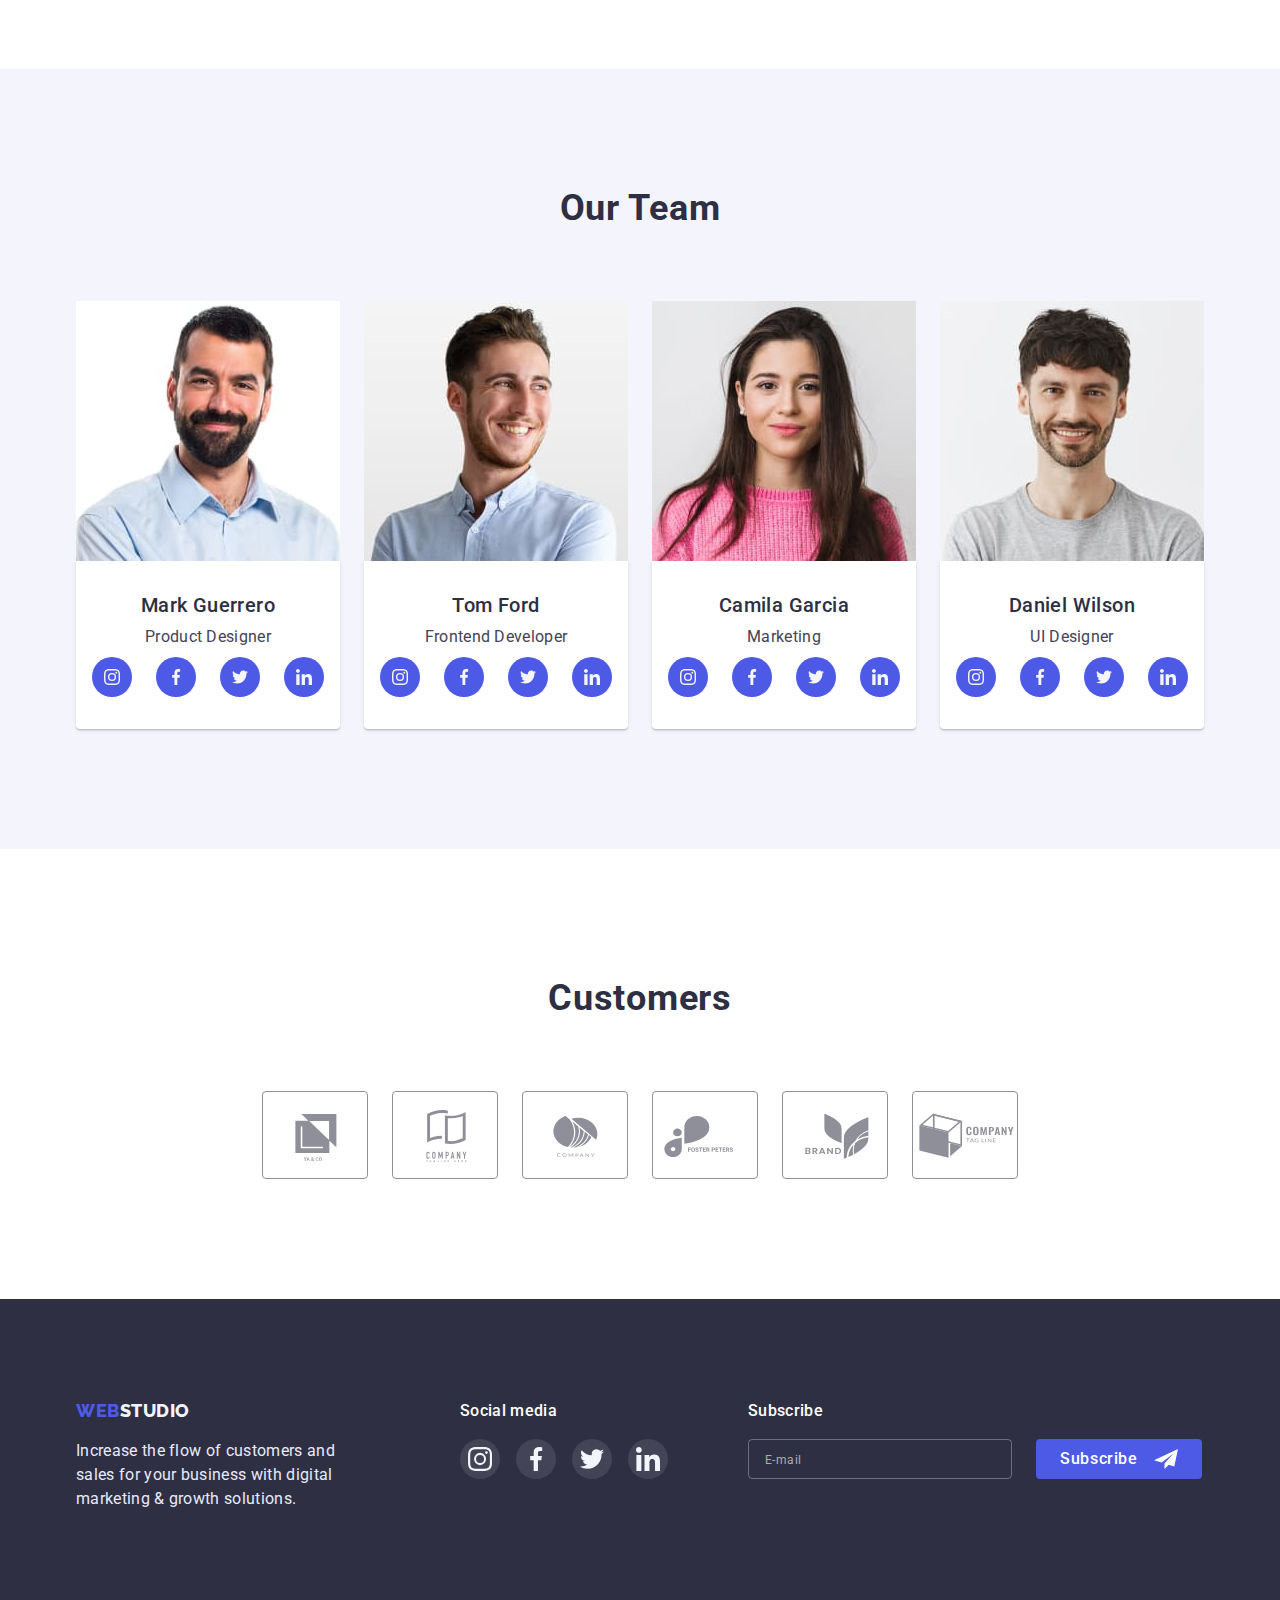
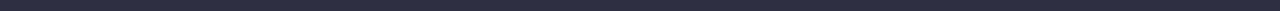
==== commit 6de69e72: "modal-input.html" ====
--- a/index.html
+++ b/index.html
@@ -446,11 +446,31 @@
               </li>
             </ul>
           </div>
+
+          
+          <div class="subscribe">
+            <h3 class="title">Subscribe</h3>
+            <form class="subscribe-form">
+              <input 
+                type="email" 
+                class="subscribe-input"
+                name="email-subscribe"
+                placeholder="E-mail"
+              >
+            
+            <button type="submit" class="btn-subscribe">
+              Subscribe
+              <svg class="icon-frame" width="24" height="24">
+                <use href="./images/icons.svg#icon-Frame"></use>
+              </svg>
+            </button>
+            </form>
+          </div>
         </div>
       </section>
     </footer>
 
-    <div class="backdrop" data-modal>
+    <div class="backdrop is-hidden" data-modal>
       <div class="modal">
         <button type="button" class="modal-close-btn" data-modal-close>
           <svg class="close-btn-icon" width="8" height="8">
@@ -517,11 +537,19 @@
             id="user-policy" 
             type="checkbox" 
             name="user-policy"
-            class="modal-checkbox">
+            id="user-policy"
+            value="tru"
+            class="modal-checkbox visually-hidden">
           <label 
             for="user-policy" 
-            class="modal-check-desc">I accept the terms and conditions of the 
-            <a href="">Privacy Policy</a>
+            class="modal-check-desc">
+            <span class="check-box">
+              <svg class="check-icon" width="10" height="8">
+                <use href="./images/icons.svg#icon-Vector1"></use>
+              </svg>
+            </span>
+            I accept the terms and conditions of the 
+            <a class="police-link" href="">Privacy Policy</a>
           </label>
           <button type="submit" class="btn-submit">Send</button>
 
--- a/css/styles.css
+++ b/css/styles.css
@@ -284,15 +284,12 @@
     transition: background-color var(--transition-duration) var(--timing-function), box-shadow 250ms var(--timing-function);
 }
 .hero-btn:hover,
-.hero-btn:focus {
+.hero-btn:focus,
+.hero-btn:active {
     background-color: var(--button-active-color);
     box-shadow: 0px 4px 4px rgba(0, 0, 0, 0.15);
-
-}
-.hero-btn:active {
-    background-color: var(--button-active-color:);
-    box-shadow: 0px 4px 4px rgba(0, 0, 0, 0.15);
-}
+}
+
 
 /* ------------about compan------------- */
 
@@ -328,7 +325,7 @@
 }
 
 .visually-hidden {
-    
+    position: absolute;
     width: 1px;
     height: 1px;
     margin: -1px;
@@ -532,8 +529,12 @@
     color: var(--accent-color)
 }
 
-
-.footer-soc-media>.title {
+.footer-soc-media {
+    margin-right: 80px;
+}
+
+.footer-soc-media>.title,
+.subscribe>.title {
     margin-bottom: 16px;
     font-size: 16px;
     line-height: 1.5;
@@ -575,8 +576,83 @@
 
 .footer-soc-icon {
     fill: var(--background-button-color)
-
-}
+}
+
+.subscribe-form {
+    display: flex;
+    justify-content: center;
+    align-items: center;
+    gap: 24px;
+
+}
+.subscribe-input {
+    width: 264px;
+    height: 40px;
+    padding: 8px 16px;
+
+    background-color: transparent;
+    border: 1px solid rgba(255, 255, 255, 0.3);
+    border-radius: 4px;
+    
+    
+    transition: border-color var(--transition-duration) var(--timing-function);
+}
+
+.subscribe-input:focus {
+    outline: none;
+    border-color: var(--primary-brand-color);
+}
+
+.subscribe-input::placeholder {
+    font-size: 12px;
+    line-height: calc(24/12);
+    align-items: center;
+    letter-spacing: 0.04em;
+
+    color: rgba(255, 255, 255, 0.6);
+}
+
+
+
+
+
+
+
+
+
+
+.btn-subscribe {
+    padding: 8px 24px;
+    gap: 16px;
+
+    font-weight: 500;
+    font-size: inherit;
+    line-height: calc(24/16);
+
+    display: flex;
+    justify-content: center;
+    align-items: center;
+    text-align: center;
+    letter-spacing: 0.04em;
+
+    color: var(--white-title-color);
+    background-color: var(--primary-brand-color);
+    border-radius: 4px;
+    border: none;
+    cursor: pointer;
+    fill: var(--white-title-color);
+
+    transition: background-color var(--transition-duration) var(--timing-function), box-shadow var(--transition-duration) var(--timing-function); 
+}
+
+.btn-subscribe:hover,
+.btn-subscribe:focus,
+.btn-subscribe:active {
+    background-color: var(--button-active-color);
+    box-shadow: 0px 4px 4px rgba(0, 0, 0, 0.15);
+}
+
+
 
 /* ----------------PORTFOLIO-------------- */
 
@@ -815,7 +891,6 @@
 }
 
 .form-label {
-    height: 55px;
     margin-bottom: 8px;
 }
 .modal-form-desc {
@@ -836,15 +911,13 @@
 
     border: 1px solid rgba(33, 33, 33, 0.2);
     border-radius: 4px;
+
+    transition: border-color var(--transition-duration) var(--timing-function);
 }
 
 .form-input:focus {
     outline: none;
     border-color: var(--primary-brand-color);
-}
-
-.form-input:focus + .modal-icon {
-    fill: var(--primary-brand-color);
 }
 
 .input-wrapper {
@@ -860,6 +933,12 @@
     
     display: block;
     background-color: transparent;
+
+    transition: fill var(--transition-duration) var(--timing-function);
+}
+
+.form-input:focus + .modal-icon {
+    fill: var(--primary-brand-color);
 }
 
 .form-message {
@@ -867,6 +946,75 @@
     height: 120px;
     padding: 8px 16px;
     resize: none;
-
-}
-
+    border: 1px solid rgba(33, 33, 33, 0.2);
+    border-radius: 4px;
+
+    transition: border-color var(--transition-duration) var(--timing-function);
+
+}
+.form-message:focus {
+    outline: none;
+    border-color: var(--primary-brand-color);
+}
+.form-message::placeholder {
+    font-size: 12px;
+    line-height: calc(16/12);
+    letter-spacing: 0.04em;
+    color: rgba(117, 117, 117, 0.5);
+
+}
+
+.modal-check-desc span {
+    display: flex;
+    align-items: center;
+    justify-content: center;
+    margin-right: 8px;
+
+    width: 16px;
+    height: 16px;
+    border: 1.25px solid var(--titele-color);
+    border-radius: 2px;
+    fill: transparent;
+}
+
+.modal-checkbox:checked + .modal-check-desc span {
+    background-color: var(--button-active-color);
+    border: none;
+    fill: var(--background-button-color)
+}
+.modal-check-desc {
+    display: flex;
+    margin-bottom: 24px;
+    font-size: 12px;
+    line-height: calc(16/12);
+    letter-spacing: 0.04em;
+    color: #757575;
+}
+.police-link {
+    color: var(--primary-brand-color);
+}
+
+.btn-submit {
+    padding: 16px 32px;
+    margin: 0 auto;
+    width: 169px;
+    min-height: 56px;
+    background-color: var(--primary-brand-color);
+    border-radius: 4px;
+    font-weight: 500;
+    align-items: center;
+    line-height: calc(24/16);
+    letter-spacing: 0.04em;
+    color: var(--white-title-color);
+    cursor: pointer;
+    border: 0;
+
+    transition: background-color var(--transition-duration) var(--timing-function), box-shadow var(--transition-duration) var(--timing-function); 
+    }
+
+    .btn-submit:hover,
+    .btn-submit:focus,
+    .btn-submit:active {
+    background-color: var(--button-active-color);
+    box-shadow: 0px 4px 4px rgba(0, 0, 0, 0.15);
+}